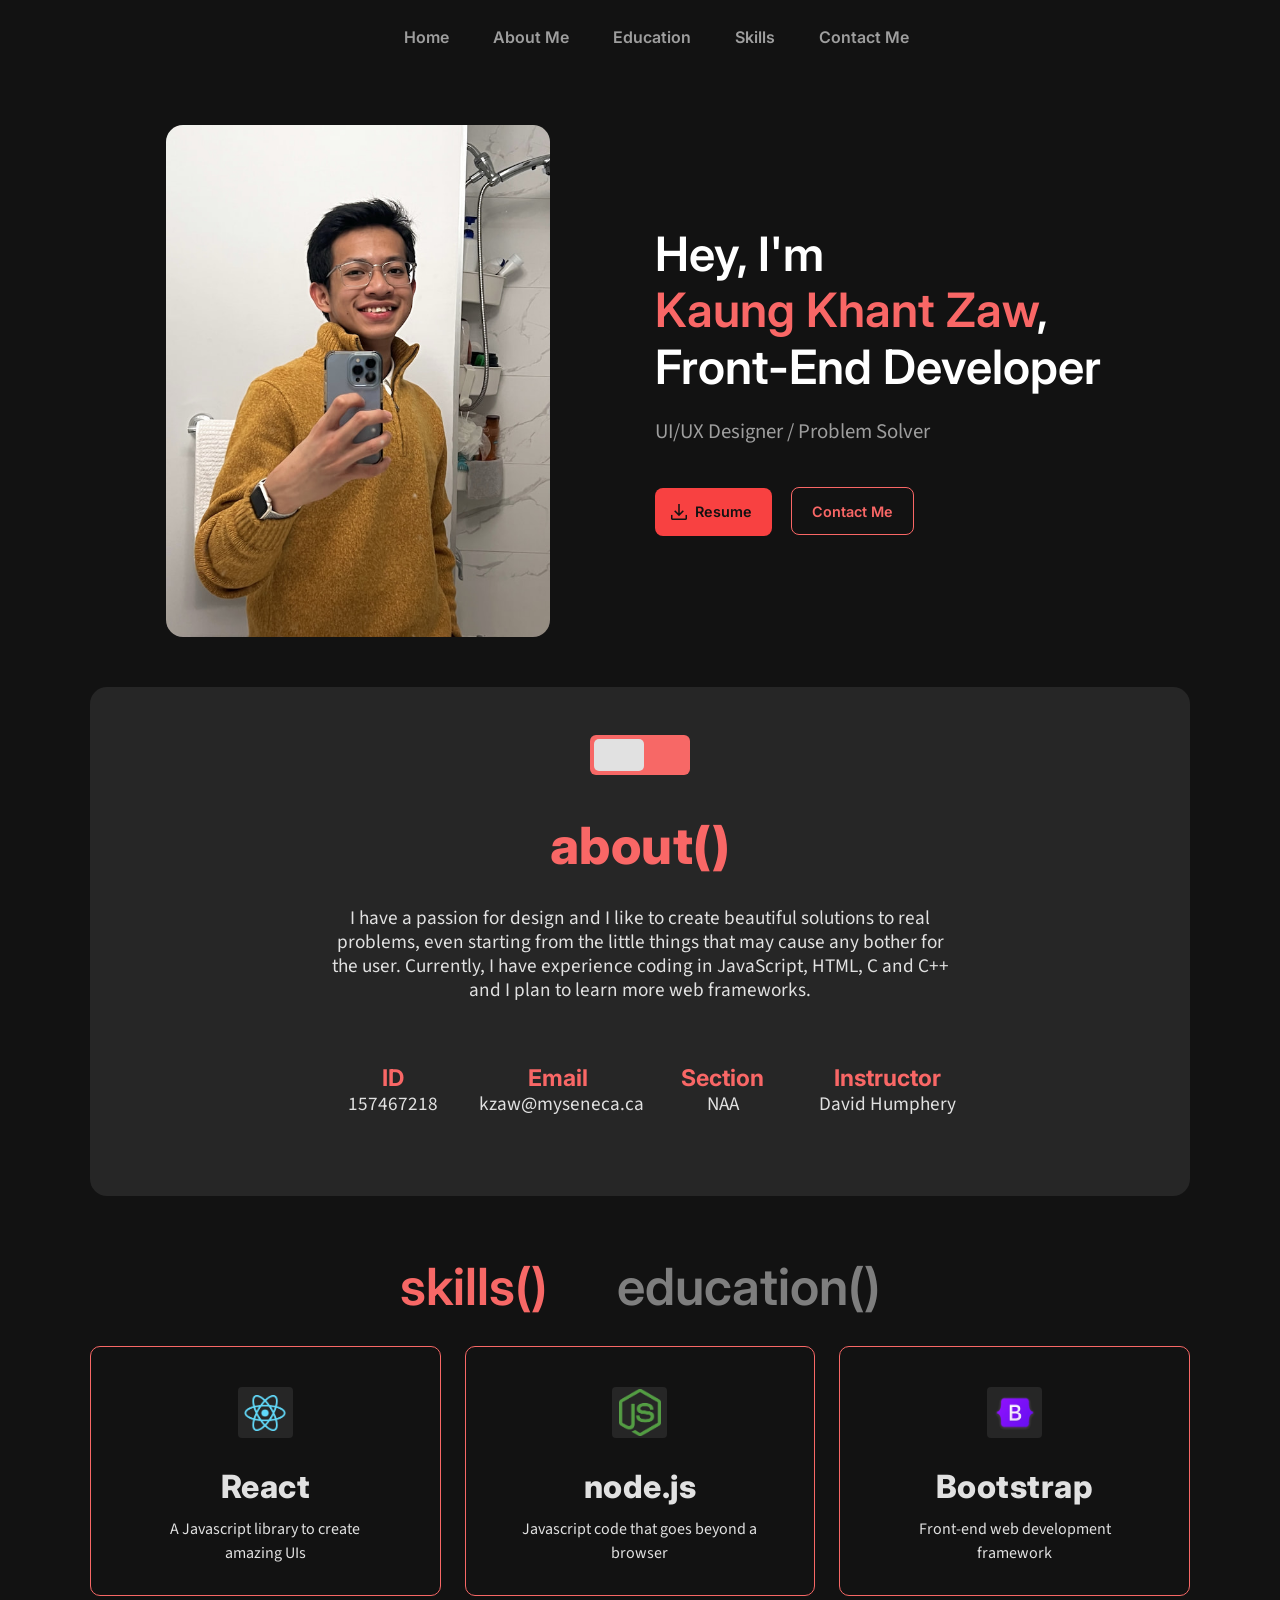
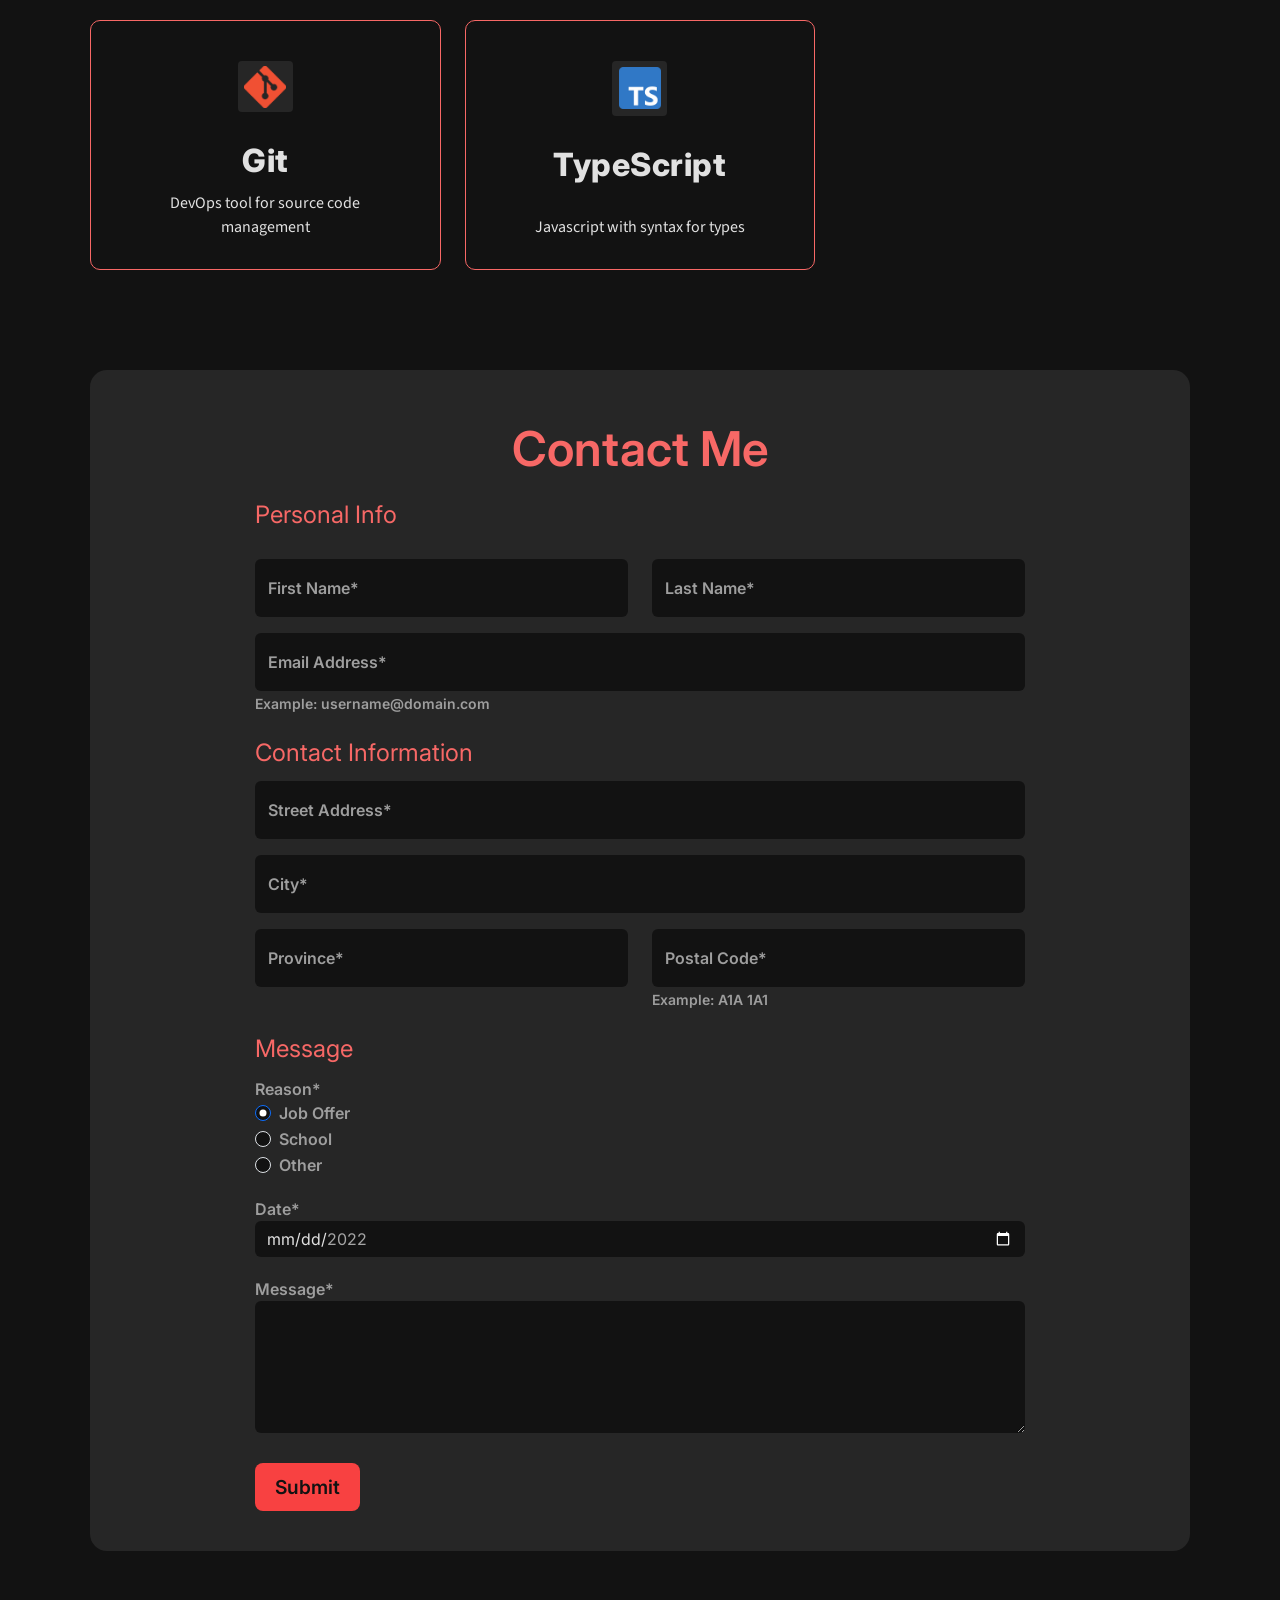
==== index.html @ 55f51ef0 "Rename portfolio.html to index.html" ====
<!DOCTYPE html>
<html lang="en">
  <head>
    <meta charset="utf-8" />
    <meta name="viewport" content="width=device-width, initial-scale=1" />

    <meta name="author" content="Kaung Khant Zaw" />
    <meta name="description" content="WEB222 Final Assessment" />

    <title>Developer Profile</title>

    <!-- Bootstrap's CSS -->
    <link
      href="https://cdn.jsdelivr.net/npm/bootstrap@5.2.3/dist/css/bootstrap.min.css"
      rel="stylesheet"
      integrity="sha384-rbsA2VBKQhggwzxH7pPCaAqO46MgnOM80zW1RWuH61DGLwZJEdK2Kadq2F9CUG65"
      crossorigin="anonymous"
    />
    <!-- Bootstrap's JS -->
    <script
      src="https://cdn.jsdelivr.net/npm/bootstrap@5.2.3/dist/js/bootstrap.bundle.min.js"
      integrity="sha384-kenU1KFdBIe4zVF0s0G1M5b4hcpxyD9F7jL+jjXkk+Q2h455rYXK/7HAuoJl+0I4"
      crossorigin="anonymous"
    ></script>

    <!-- CSS Stylesheets -->
    <link rel="stylesheet" href="./styles.css" />

    <!-- Google Download Icon -->
    <link
      rel="stylesheet"
      href="https://fonts.googleapis.com/css2?family=Material+Symbols+Outlined:opsz,wght,FILL,GRAD@48,400,0,0"
    />
  </head>
  <body>
    <header>
      <nav>
        <ul>
          <li><a href="#home">Home</a></li>
          <li><a href="#infographic">About Me</a></li>
          <li><a href="#skills">Education</a></li>
          <li><a href="#skills">Skills</a></li>
          <li><a href="#contact-me">Contact Me</a></li>
        </ul>
      </nav>
    </header>

    <main>
      <!-- --------------------------Home--------------------------- -->
      <section id="home">
        <div class="home-grid-container">
          <picture class="home-col-1">
            <img src="./img/potrait.jpg" alt="picture of guy" />
          </picture>
          <div class="home-col-2">
            <div class="home-col-2-contents">
              <h1>
                Hey, I'm<br />
                <span>Kaung Khant Zaw</span>,<br />
                Front-End Developer
              </h1>

              <p>UI/UX Designer / Problem Solver</p>

              <!-- Download Resume Button -->
              <a href="./resource/Kaung Khant Zaw_Resume.pdf" download>
                <button id="download-resume" type="submit">
                  <span class="material-symbols-outlined"> download </span>
                  <span class="button-text">Resume</span>
                </button>
              </a>

              <!-- Contact Me Button -->
              <a href="#contact-me">
                <button id="contact-me-button" type="submit">
                  <span class="button-text">Contact Me</span>
                </button>
              </a>
            </div>
          </div>
        </div>
      </section>

      <!-- -------------------------- Infographic --------------------------- -->
      <section id="infographic">
        <div class="infographic-content">
          <!-- Toggle Button -->
          <label class="toggle">
            <input type="checkbox" />
            <span class="slider"></span>
          </label>

          <!-- Content -->
          <article id="infographic-about">
            <h2>about()</h2>
            <p>
              I have a passion for design and I like to create beautiful solutions to real problems,
              even starting from the little things that may cause any bother for the user.
              Currently, I have experience coding in JavaScript, HTML, C and C++ and I plan to learn
              more web frameworks.
            </p>

            <br />

            <div class="info-key-container">
              <p><span class="info-keys">ID</span><br />157467218</p>
              <p><span class="info-keys">Email</span><br />kzaw@myseneca.ca</p>
              <p><span class="info-keys">Section</span><br />NAA</p>
              <p><span class="info-keys">Instructor</span><br />David Humphery</p>
            </div>
          </article>

          <article id="infographic-honesty">
            <h2>honesty()</h2>
            <p>
              I declare that my assessment is wholly my own work in accordance with Seneca Academic
              Policy. No part of this assessment has been copied manually or electronically from any
              other source (including web sites) except for the information supplied by the WEB222
              instructors and / or made available in this assessment for my use. I also declare that
              no part of this assignment has been distributed to other students.
            </p>
            <br />
            <p>Date: 3rd December 2022</p>
          </article>
        </div>
      </section>

      <!-- -------------------------- Education + Skills --------------------------- -->
      <section id="skills">
        <div class="skills-h2-container">
          <h2 id="skill-trigger">skills()</h2>
          <h2 id="education-trigger">education()</h2>
        </div>

        <div class="skills-grid-container">
          <!-- Dynamically add article elements here -->
        </div>
      </section>

      <!-- -------------------------- Contact Me  --------------------------- -->
      <section id="contact-me">
        <div class="contact-me-contents">
          <h2>Contact Me</h2>

          <form
            id="contact-me-form"
            action="https://httpbin.org/post"
            method="post"
            class="needs-validation"
            novalidate
          >
            <!-- Group together related input fields -->
            <fieldset>
              <legend>Personal Info</legend>
              <div class="row">
                <!-- FIRST NAME -->
                <div class="form-group col">
                  <div class="form-floating">
                    <input
                      id="fname"
                      name="fname"
                      autocomplete="given-name"
                      type="text"
                      placeholder="First Name"
                      class="form-control"
                      required
                    />
                    <div class="invalid-feedback">Enter a first name</div>
                    <label for="fname">First Name*</label>
                  </div>
                </div>

                <!-- LAST NAME -->
                <div class="form-group col">
                  <div class="form-floating">
                    <input
                      id="lname"
                      name="lname"
                      autocomplete="family-name"
                      type="text"
                      placeholder="Last Name"
                      class="form-control"
                      required
                    />
                    <div class="invalid-feedback">Enter a last name</div>
                    <label for="lname">Last Name*</label>
                  </div>
                </div>
              </div>

              <!-- EMAIL ADDRESS  -->
              <div class="form-floating">
                <input
                  id="email"
                  name="email"
                  autocomplete="email"
                  type="email"
                  class="form-control"
                  placeholder="Email Address"
                  required
                />
                <div class="invalid-feedback">Enter a valid email</div>
                <small class="form-text">Example: username@domain.com</small>
                <label for="email">Email Address*</label>
              </div>
            </fieldset>

            <fieldset>
              <legend>Contact Information</legend>
              <!-- STREET ADDRESS  -->
              <div class="form-floating">
                <input
                  id="address"
                  name="address"
                  autocomplete="street-address"
                  type="text"
                  placeholder="Street Address"
                  class="form-control"
                  required
                />
                <label for="address">Street Address*</label>
                <div class="invalid-feedback">Enter a valid street address</div>
              </div>

              <!-- CITY  -->
              <div class="form-floating">
                <input
                  id="city"
                  name="city"
                  autocomplete="address-level2"
                  type="text"
                  placeholder="City"
                  class="form-control"
                  required
                />
                <label for="city">City*</label>
                <div class="invalid-feedback">Enter a valid city</div>
              </div>

              <div class="row">
                <!-- PROVINCE  -->
                <div class="form-group col">
                  <div class="form-floating">
                    <input
                      id="province"
                      list="province-choices"
                      name="province"
                      class="form-control"
                      placeholder="Province"
                      required
                    />
                    <div class="invalid-feedback">Enter a valid Canadian province</div>
                    <label for="province">Province*</label>
                    <datalist id="province-choices">
                      <option value="Alberta"></option>
                      <option value="British Columbia"></option>
                      <option value="Manitoba"></option>
                      <option value="New Brunswick"></option>
                      <option value="Newfoundland and Labrador"></option>
                      <option value="Northwest Territories"></option>
                      <option value="Nova Scotia"></option>
                      <option value="Nunavut"></option>
                      <option value="Ontario"></option>
                      <option value="Prince Edward Island"></option>
                      <option value="Quebec"></option>
                      <option value="Saskatchewan"></option>
                      <option value="Yukon"></option>
                    </datalist>
                  </div>
                </div>

                <!-- POSTAL CODE  -->
                <div class="form-group col">
                  <div class="form-floating">
                    <input
                      id="postal-code"
                      name="postal-code"
                      autocomplete="postal-code"
                      type="text"
                      pattern="^[A-Za-z]\d[A-Za-z][ -]?\d[A-Za-z]\d$"
                      placeholder="Postal Code"
                      class="form-control"
                      required
                    />
                    <div class="invalid-feedback">Enter a valid Canadian Postal Code</div>
                    <small class="form-text">Example: A1A 1A1</small>
                    <label for="postal-code">Postal Code*</label>
                  </div>
                </div>
              </div>
            </fieldset>

            <fieldset>
              <legend>Message</legend>
              <!-- REASON -->
              <div class="reason-container">
                <label>Reason*</label>
                <div class="form-check">
                  <input
                    id="job-offer"
                    name="reason"
                    type="radio"
                    class="form-check-input"
                    value="job-offer"
                    checked
                    required
                  />
                  <label for="job-offer" class="form-check-label">Job Offer</label>
                </div>
                <div class="form-check">
                  <input
                    id="school"
                    name="reason"
                    type="radio"
                    class="form-check-input"
                    value="school"
                    required
                  />
                  <label for="school" class="form-check-label">School</label>
                </div>
                <div class="other-group form-check">
                  <input
                    id="other"
                    name="reason"
                    type="radio"
                    class="form-check-input"
                    value="other-value"
                    required
                  />
                  <label for="other" class="form-check-label">Other</label>
                  <textarea
                    id="other-description"
                    name="reason-other-description"
                    rows="1"
                    class="form-control"
                    value=""
                    ;
                  ></textarea>
                </div>
              </div>
            </fieldset>

            <div class="date-container">
              <!-- DATE -->
              <label for="date">Date*</label>
              <input
                type="date"
                id="date"
                name="date"
                min="2022-01-01"
                max="2022-12-31"
                class="form-control"
                required
              />
              <div class="invalid-feedback">Select a date</div>
            </div>

            <div class="message-container">
              <!-- MESSAGE -->
              <label for="message">Message*</label>
              <textarea
                id="message"
                name="message"
                rows="5"
                class="form-control"
                required
              ></textarea>
              <div class="invalid-feedback">Enter a message</div>
            </div>
          </form>

          <!-- SUBMIT -->
          <button
            id="form-submit-button"
            type="submit"
            form="contact-me-form"
            name="submit"
            value="Submit"
          >
            Submit
          </button>
        </div>
      </section>
    </main>

    <!-- JavaScript Data Files -->
    <script src="js/skills.js"></script>
    <script src="js/edu.js"></script>
    <!-- Main JavaScript File -->
    <script src="js/app.js"></script>
  </body>
</html>
---- styles.css ----
/* Importing google fonts */
@import url("https://fonts.googleapis.com/css2?family=Inter&display=swap");
@import url("https://fonts.googleapis.com/css2?family=Source+Sans+Pro&display=swap");

* {
  /* Font Family */
  font-family: "Inter", sans-serif;
  color: white;

  /* The box-sizing property allows us to include the padding and border in an element's total width and height*/
  box-sizing: border-box;
}

html {
  max-width: 1100px;
  width: 90%;
  margin: auto;
}

nav {
  /* Make the nav a flex so that we can center the 
  content inside the nav */
  display: flex;
  align-items: center;
  justify-content: center;
  flex-wrap: wrap; /* Make sure the contents wrap when width gets lesser*/

  padding-top: 15px;
}

nav ul li {
  display: inline-block;
  list-style: none; /* No style to list items */
  margin: 10px 20px; /* Spacings between each list item */
}

nav ul li a {
  color: #9e9e9e;
  text-decoration: none;
  font-weight: 600;
  font-size: 1em;
}

nav ul li a:hover {
  color: white;
}

nav ul li a:focus {
  color: #f96766;
  transition: 0.2s ease;
}

body {
  background-color: #121212;
}

p {
  font-family: "Source Sans Pro", sans-serif;
}

/*------------------ Home ---------------------- */
#home {
  padding: 50px 0;
}

.home-grid-container {
  display: grid;
  grid-template-columns: 1fr 1fr;
  grid-gap: 30px;
}

.home-col-1 img {
  width: 30vw;
  border-radius: 17px;
}

.home-col-1 {
  margin: auto;
}

.home-col-2 {
  display: flex;
  align-items: center;
}

.home-col-2 h1 {
  font-size: 3.7vw;
  font-weight: 600;
  margin-bottom: 20px;
  margin-top: 0;
}

.home-col-2 p {
  font-size: 1.3em;
  color: #9e9e9e;
  margin-top: 0;
  margin-bottom: 40px;
}

.home-col-2 h1 span {
  color: #f96766;
}

/* Buttons */
.home-col-2 a button {
  background-color: #f84141;
  color: white;

  border: none;
  border-radius: 8px;

  padding-top: 12px;
  padding-bottom: 12px;
  padding-right: 20px;
  padding-left: 12px;

  text-align: center;
  text-decoration: none;
  display: inline-block;
  font-size: 0.9em;

  cursor: pointer;
  height: 48px;
}

.home-col-2 a {
  color: transparent;
}

#download-resume:hover {
  background-color: #f96766;
  transition: 0.1s ease;
}

.material-symbols-outlined {
  font-variation-settings: "FILL" 0, "wght" 400, "GRAD" 0, "opsz" 48;
  vertical-align: middle;
  color: #121212;
}

.button-text {
  color: #121212;
  font-weight: 600;
  vertical-align: middle;
}

#contact-me-button {
  background-color: #121212;
  border: 1px solid #f96766;
  padding: 12px 20px;
  margin-left: 15px;
}

#contact-me-button:hover {
  background-color: #f84141;
  transition: 0.2s ease-in-out;
}

#contact-me-button:hover .button-text {
  color: #121212;
}

#contact-me-button .button-text {
  color: #f96766;
}

/*------------------ Infographic ---------------------- */

#infographic {
  background-color: #262626;
  border-radius: 17px;
}

.infographic-content {
  text-align: center;
  margin: auto;
  width: 60%;
  height: fit-content;
  padding-bottom: 80px;
  overflow: hidden;
}

.infographic-content h2 {
  color: #f96766;
  font-weight: 800;
  font-size: 3.2em;
  letter-spacing: 0.5px;

  margin-top: 0;
  padding-top: 40px;
  margin-bottom: 30px;
}

.infographic-content p {
  color: #e1e1e1;
  font-size: 1.2em;
  font-weight: 400;
  line-height: 24px;

  width: 95%;
  margin: auto;
}

.info-keys {
  color: #f96766;
  font-weight: 700;
  font-size: 1.2em;
}

.info-key-container {
  margin-top: 40px;
  display: grid;
  grid-template-columns: repeat(auto-fit, minmax(140px, 1fr));
  grid-row-gap: 1em;
}

#infographic-about {
  transition: 0.2s ease;
}

/* This is initially none displaying and will display when toggled on*/
#infographic-honesty {
  display: none;
  transition: 0.2s ease;
}

/* Targeting the p element that immediately comes after br element*/
#infographic-honesty br + p {
  color: #7e7e7e;
  font-weight: 600;
}
/* Box around the slider*/
.toggle {
  position: relative;
  display: inline-block;
  width: 100px;
  height: 40px;

  margin-top: 3em;
}

/* Hide default HTML checkbox */
.toggle input {
  opacity: 0;
  width: 0;
  height: 0;
}

/* The slider */
.slider {
  position: absolute;
  cursor: pointer;
  top: 0;
  left: 0;
  right: 0;
  bottom: 0;
  background-color: #f76866;
  transition: 0.4s;

  border-radius: 6px;
}
.slider:before {
  position: absolute;
  content: "";
  width: 50px;
  top: 4px;
  left: 4px;
  bottom: 4px;
  background-color: #e1e1e1;
  transition: 0.4s;

  border-radius: 5px;
}

input:checked + .slider {
  background-color: #9e9e9e;
}

input:checked + .slider:before {
  transform: translateX(42px);
}

/*------------------ Education + Skills ---------------------- */

#skills {
  margin-top: 60px;
}

.skills-h2-container {
  display: flex;
  flex-direction: row;
  justify-content: space-around;
  width: 50%;
  margin: auto;
  margin-bottom: 20px;
}

.skills-h2-container h2 {
  font-size: 3.2em;
  font-weight: 600;
  color: #7e7e7e;
}

.skills-h2-container h2:hover {
  cursor: pointer;
  color: #f76866;
  transition: 0.4s ease;
}

.skills-grid-container {
  display: grid;
  gap: 1.5em;
  grid-template-columns: repeat(auto-fit, minmax(max(280px, 100% / 4), 1fr));
}

.skill-card {
  border-radius: 10px;
  border: 1px solid #f76866;

  display: flex;
  flex-direction: column;

  height: 250px;
}

.skill-card h3 {
  text-align: center;
  color: #e1e1e1;
  font-weight: 800;
  font-size: 2em;
  letter-spacing: 0.5px;

  margin-top: 0;
  margin-bottom: 10px;
}

.skill-card p {
  text-align: center;
  color: #e1e1e1;
  font-weight: 400;
  line-height: 24px;

  margin-top: 0;
  width: 70%;
  margin: auto;
  margin-bottom: 30px;
}

.skill-card picture {
  background-color: #262626;
  border-radius: 4px;

  display: flex;
  flex-direction: column;
  justify-content: center;
  align-items: center;

  width: 55px;
  height: 55px;

  margin: auto;
  margin-top: 40px;
  margin-bottom: 30px;
}

.skill-card img {
  width: 76%;
}

/* Hover properties for skillcard */
.skills-grid-container .skill-card:hover {
  background-color: #f84141;
  transition: 0.4s ease;
}

.skill-card:hover h3 {
  color: #262626;
  font-weight: 800;
  font-size: 2em;
  letter-spacing: 0.5px;
  transition: 0.4s ease;
}

.skill-card:hover p {
  color: #262626;
  font-weight: 400;
  line-height: 24px;
  transition: 0.4s ease;
}

/* Styling for education card */
.education-card {
  padding-bottom: 50px;
}

.education-card h3 {
  color: #f76866;
  font-weight: 800;
  font-size: 2em;
  letter-spacing: 0.5px;
  margin-bottom: 0;
}

.education-card h4 {
  font-weight: 500;
  font-size: 1.1em;
  margin-top: 20px;
  margin-bottom: 0;
}

.education-card p span {
  color: #9e9e9e;
  font-size: 0.95em;
  font-weight: 600;
}

.education-card p + p {
  width: 80%;
}

/*------------------ Contact Me  ---------------------- */
#contact-me {
  background-color: #262626;
  border-radius: 17px;
  margin-top: 100px;
  margin-bottom: 100px;
}

.contact-me-contents {
  border: 0;
  margin: auto;
  width: 70%;
}

#contact-me h2 {
  font-size: 3em;
  font-weight: 600;
  color: #f76866;
  text-align: center;

  padding-top: 50px;
}

#contact-me input {
  background-color: #121212;
  color: #e1e1e1;
}

#contact-me textarea {
  background-color: #121212;
  color: #e1e1e1;
}

#contact-me label {
  color: #9e9e9e;
  font-weight: 600;
}

input {
  /* Making sure that the browser is in dark mode when using forms*/
  color-scheme: dark;
}

#form-submit-button {
  background-color: #f84141;
  color: #121212;

  border: none;
  border-radius: 8px;

  padding-left: 20px;
  padding-right: 20px;
  margin-bottom: 40px;
  margin-top: 30px;

  text-align: center;
  text-decoration: none;
  display: inline-block;
  font-size: 1.2em;
  font-weight: 600;

  height: 48px;
}

#form-submit-button:hover {
  background-color: #f76866;
}

.form-floating {
  margin-top: 1em;
}

.form-control {
  border: 0;
}

#contact-me-form legend {
  color: #f76866;
  margin-bottom: 10px;
}

#contact-me-form fieldset {
  margin-top: 20px;
}

#contact-me-form small {
  color: #9e9e9e;
  font-weight: 600;
}

#other-description {
  display: none;
}

.reason-container {
  margin-bottom: 20px;
}

.date-container {
  margin-bottom: 20px;
}

/* ------------------ Media Queries -----------------------------*/
@media only screen and (max-width: 800px) {
  .home-col-2 h1 {
    font-size: 4.1vw;
  }

  .home-col-1 img {
    width: 100%;
    border-radius: 17px;
  }

  .home-col-1 {
    margin: auto;
  }

  #skills h2 {
    font-size: 2em;
  }
}

@media only screen and (max-width: 672px) {
  /*------------ Nav --------------- */
  nav li {
    font-size: 0.98em;
  }

  nav ul {
    /* Center the nav*/
    margin: auto;
    width: 90%;
  }

  /*------------ Home --------------- */
  .home-grid-container {
    display: inline;
    flex-direction: row;
  }

  .home-col-2 h1 {
    font-size: 2em;
    margin-bottom: 5px;
  }

  .home-col-1 img {
    /* Making sure that the image doesn't squeeze and also change the position*/
    object-fit: cover;
    object-position: 0 25%;
    height: 250px;
  }

  .home-col-2 a button {
    width: 100%;
    border: none;
    border-radius: 8px;

    text-align: center;
    display: block;
    font-size: 0.97em;

    margin: 0;
    cursor: pointer;
    height: 48px;
  }

  .home-col-2 {
    width: 60%;
    padding-left: 20px;
    margin: auto;

    margin-top: 40px;
  }

  #contact-me-button {
    padding: 12px 20px;
    margin-left: 0;
    margin-top: 10px;
  }

  .home-col-2 p {
    font-size: 1em;
    margin-bottom: 20px;
  }

  /*------------ Changing infographic --------------- */
  #infographic h2 {
    font-size: 2.5em;
  }

  #infographic p {
    font-size: 1em;
  }

  .infographic-content {
    width: 85%;
    padding-bottom: 50px;
  }

  .info-key-container {
    margin: 0;
  }

  /*------------ Changing skills --------------- */
  #skills h2 {
    font-size: 2em;
  }

  .skills-h2-container {
    width: 80%;
  }

  .skill-card {
    display: flex;
    flex-direction: row;

    height: fit-content;
    align-items: center;
  }

  .skill-card picture {
    border-radius: 9px;
    margin: 0;
  }

  .skill-card h3 {
    font-size: 1.4em;
    margin-left: 10px;
    margin-bottom: 0;
  }

  .skill-card h3:hover {
    font-size: 0;
  }

  .skill-card p {
    font-size: 2.8vw;
    text-align: center;
    margin: 0;
    align-items: center;
  }

  .education-card {
    padding-bottom: 0;
  }

  #contact-me h2 {
    font-size: 2em;
  }
}
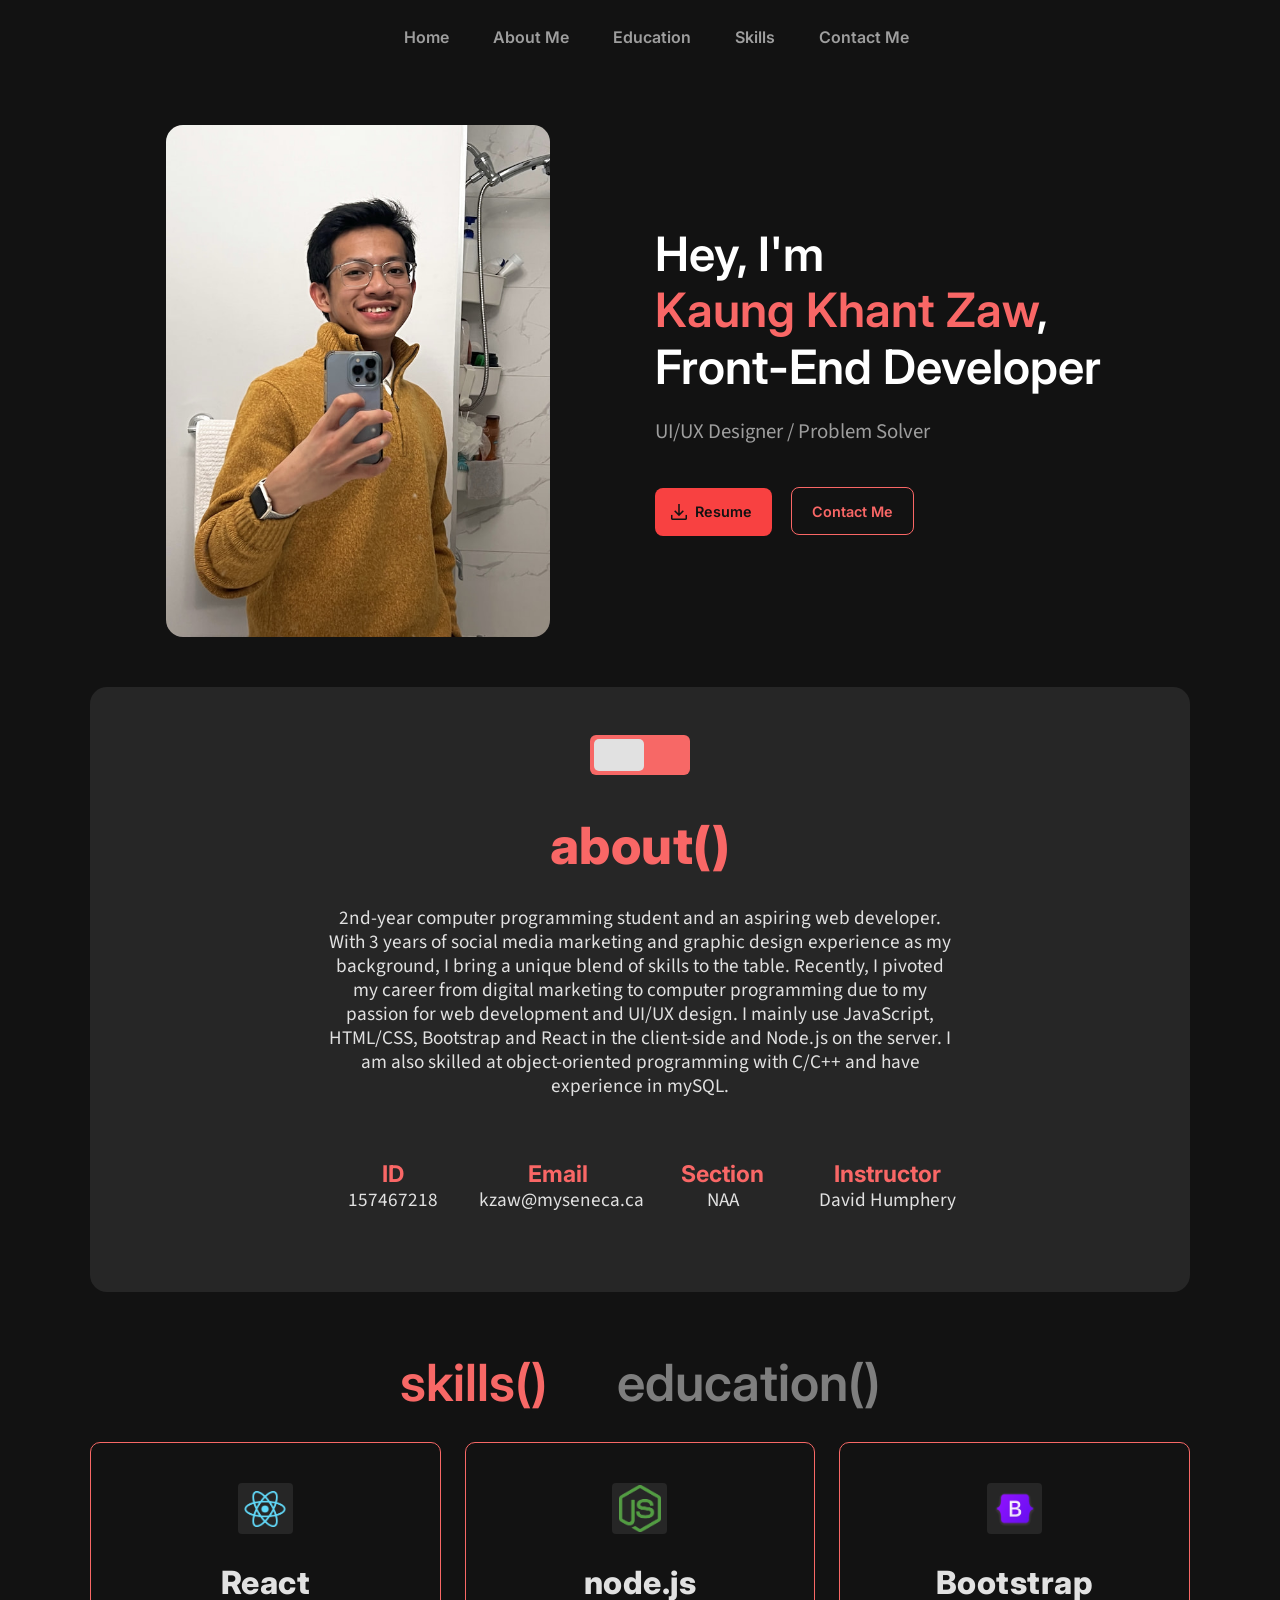
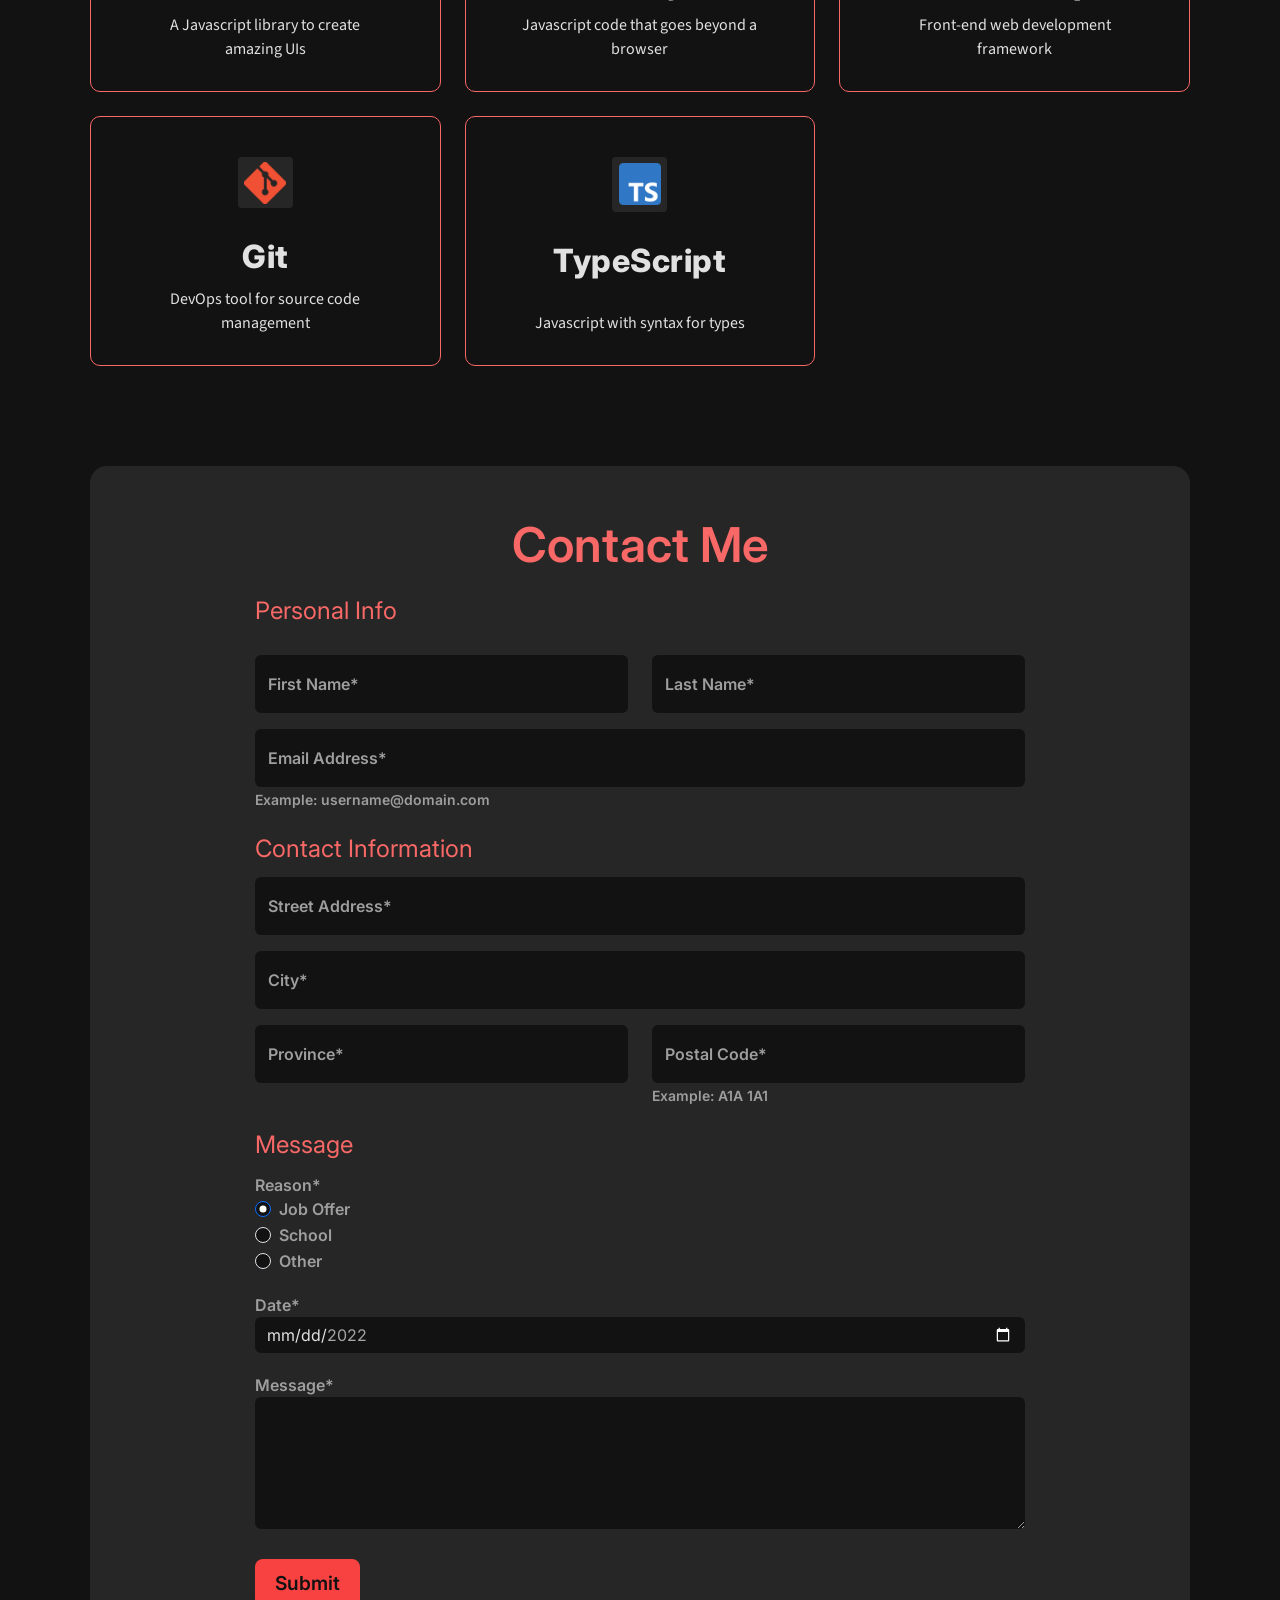
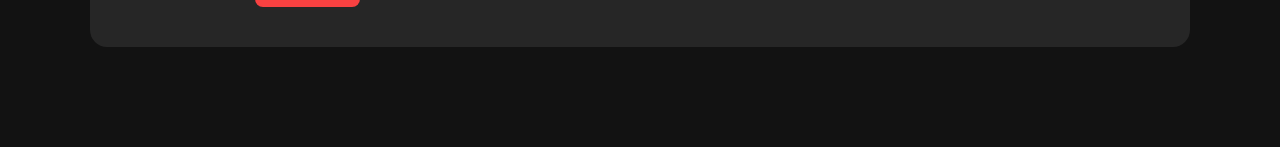
==== commit 62fba9a4: "- Deleted old resume and updated summary" ====
--- a/index.html
+++ b/index.html
@@ -63,7 +63,7 @@
               <p>UI/UX Designer / Problem Solver</p>
 
               <!-- Download Resume Button -->
-              <a href="./resource/Kaung Khant Zaw_Resume.pdf" download>
+              <a href="./resource/KaungKhantZaw_Resume-min.pdf" download>
                 <button id="download-resume" type="submit">
                   <span class="material-symbols-outlined"> download </span>
                   <span class="button-text">Resume</span>
@@ -94,10 +94,8 @@
           <article id="infographic-about">
             <h2>about()</h2>
             <p>
-              I have a passion for design and I like to create beautiful solutions to real problems,
-              even starting from the little things that may cause any bother for the user.
-              Currently, I have experience coding in JavaScript, HTML, C and C++ and I plan to learn
-              more web frameworks.
+              2nd-year computer programming student and an aspiring web developer. With 3 years of social media marketing and graphic design experience as my background, I bring a unique blend of skills to the table. Recently, I pivoted my career from digital marketing to computer programming due to my passion for web development and UI/UX design.
+              I mainly use JavaScript, HTML/CSS, Bootstrap and React in the client-side and Node.js on the server. I am also skilled at object-oriented programming with C/C++ and have experience in mySQL.
             </p>
 
             <br />
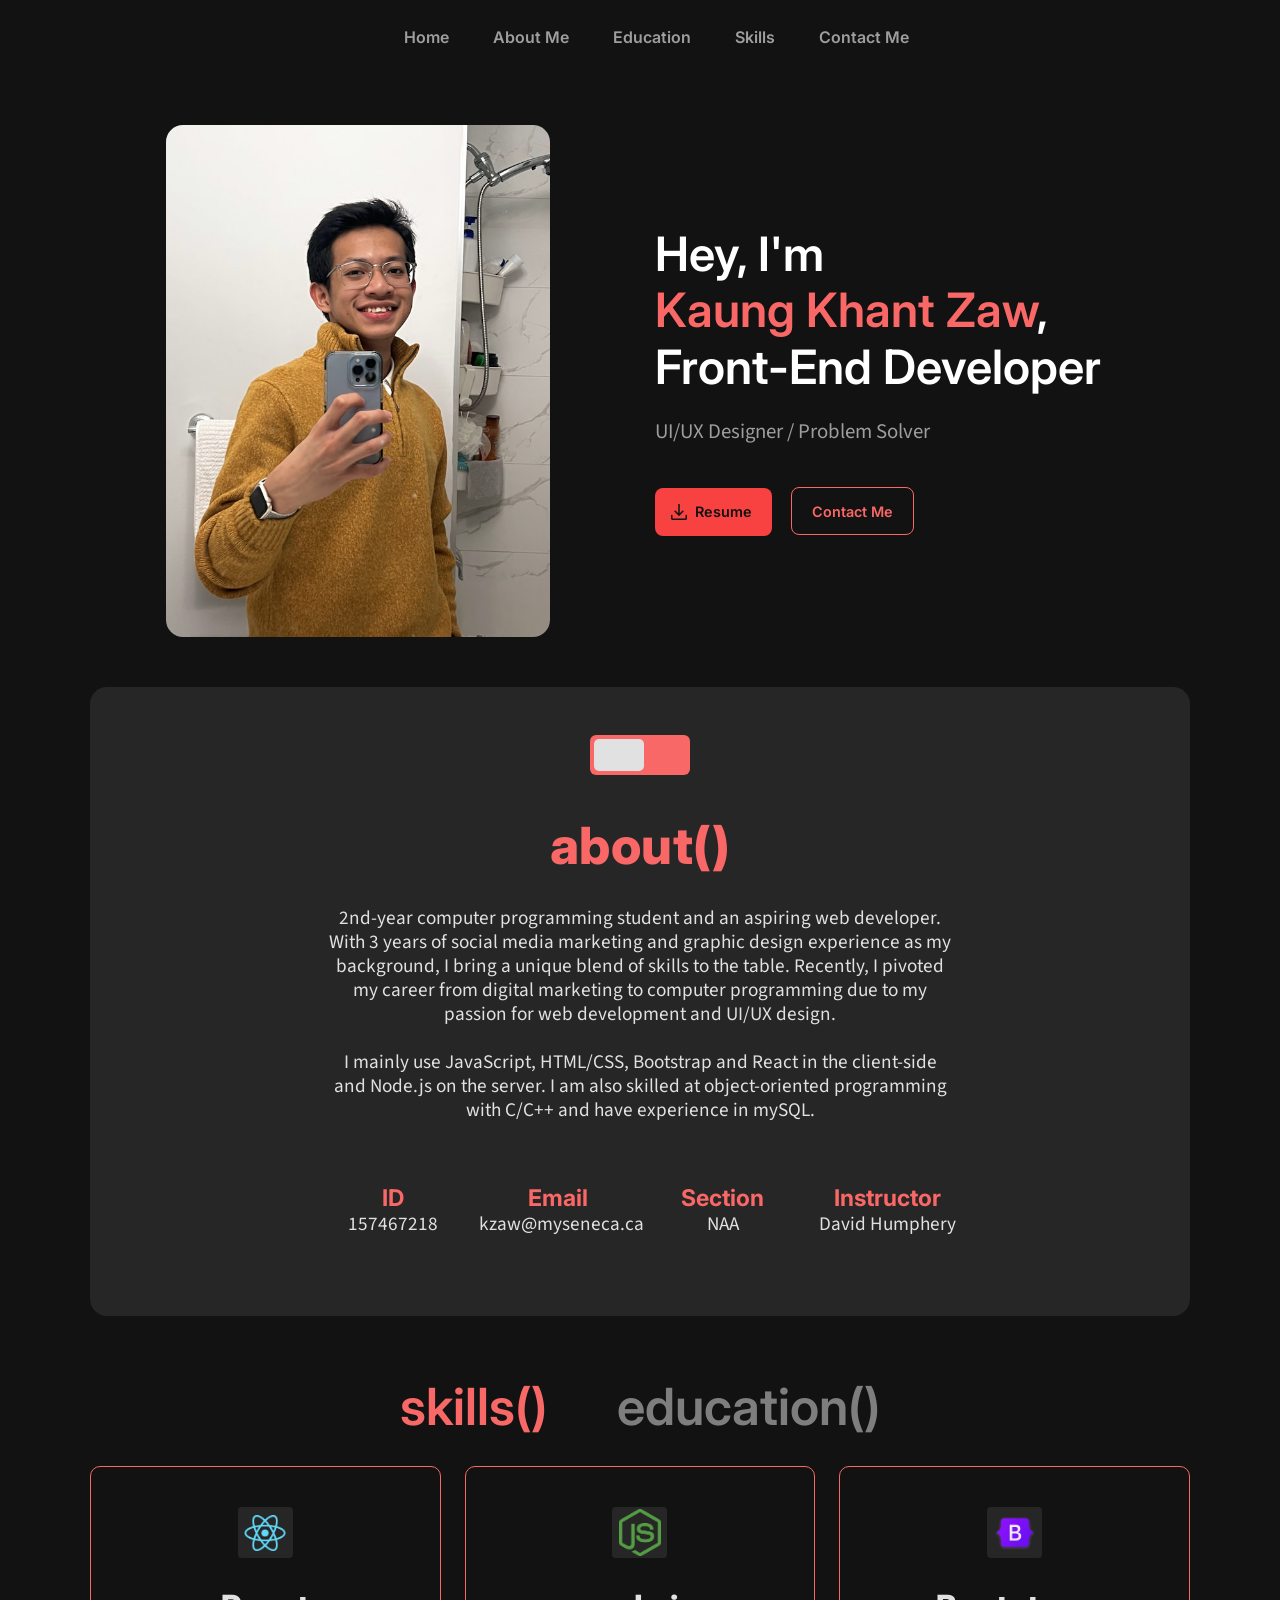
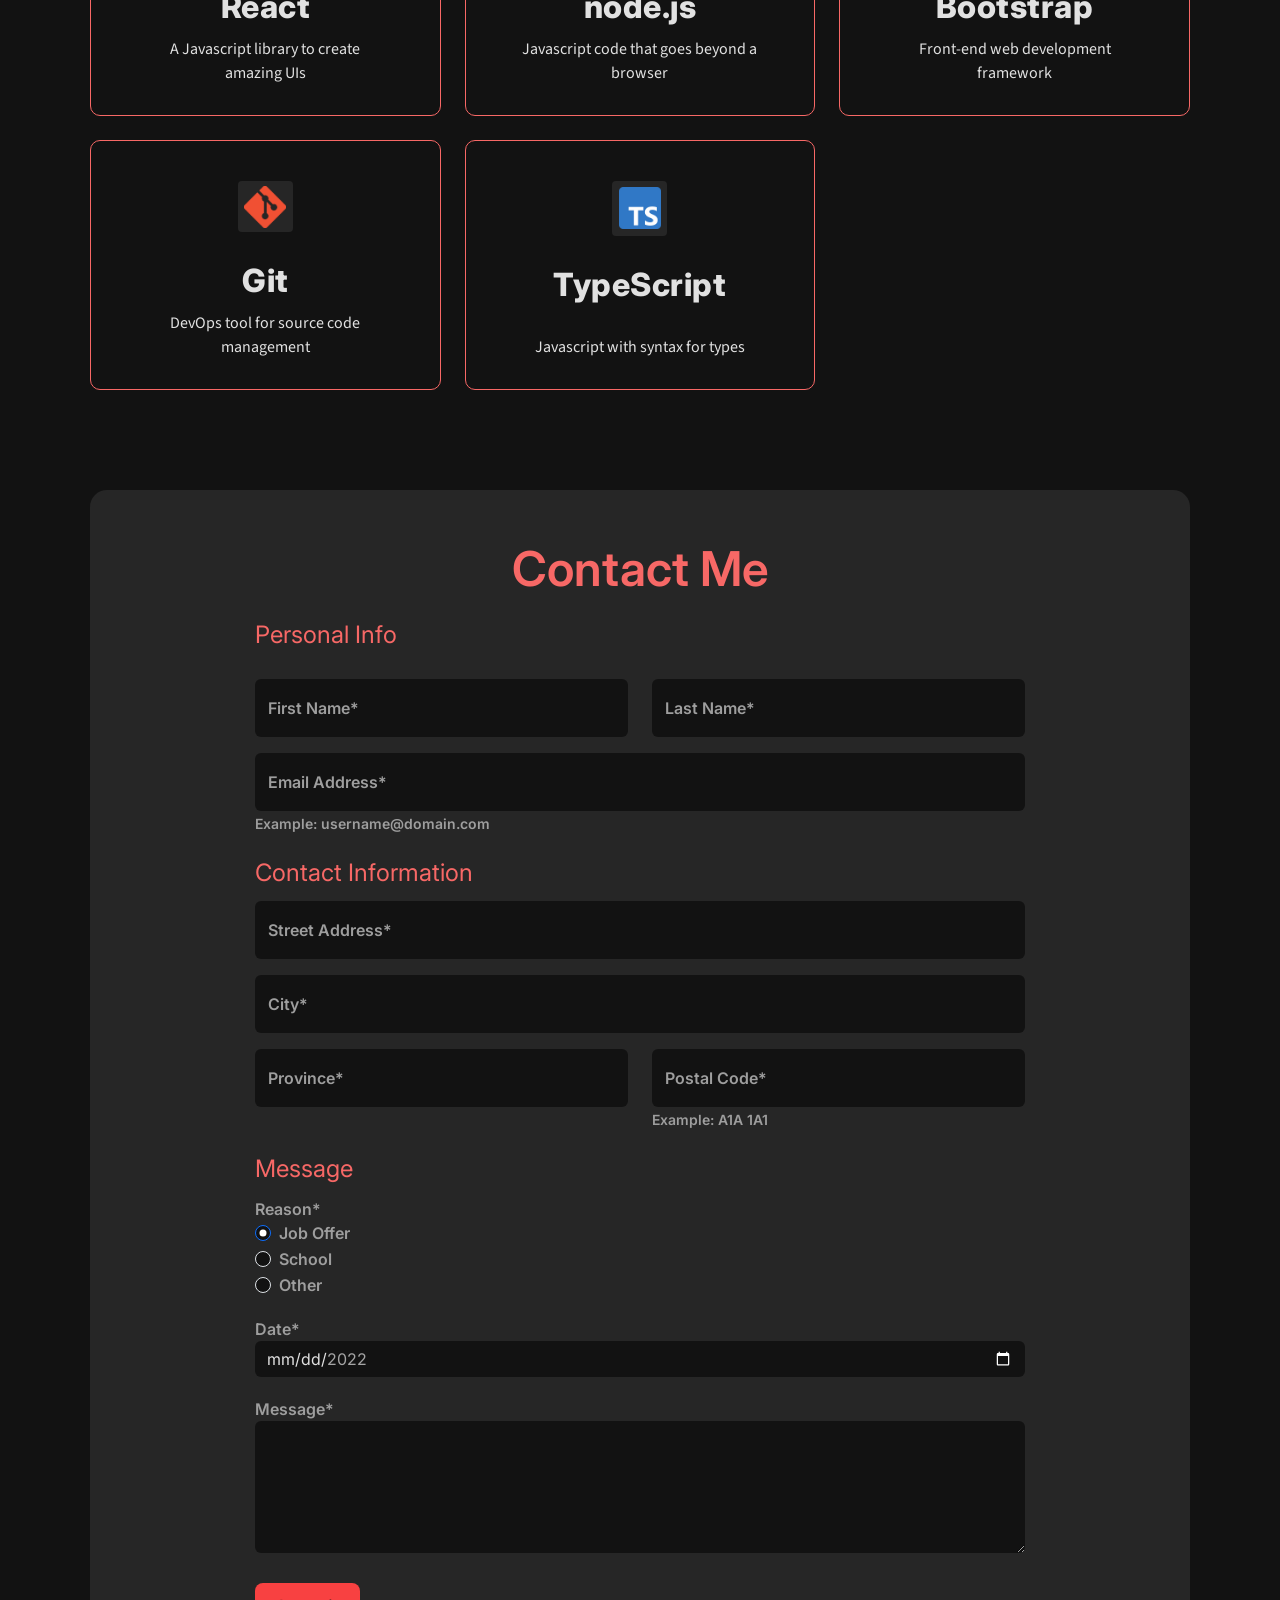
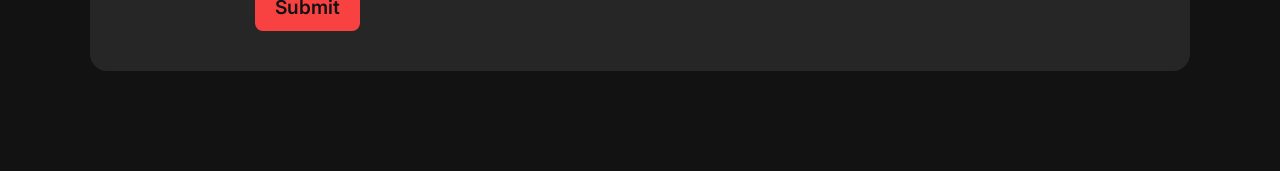
==== commit f69e4455: "- Edited paragraph" ====
--- a/index.html
+++ b/index.html
@@ -95,6 +95,7 @@
             <h2>about()</h2>
             <p>
               2nd-year computer programming student and an aspiring web developer. With 3 years of social media marketing and graphic design experience as my background, I bring a unique blend of skills to the table. Recently, I pivoted my career from digital marketing to computer programming due to my passion for web development and UI/UX design.
+              <br><br>
               I mainly use JavaScript, HTML/CSS, Bootstrap and React in the client-side and Node.js on the server. I am also skilled at object-oriented programming with C/C++ and have experience in mySQL.
             </p>
 
